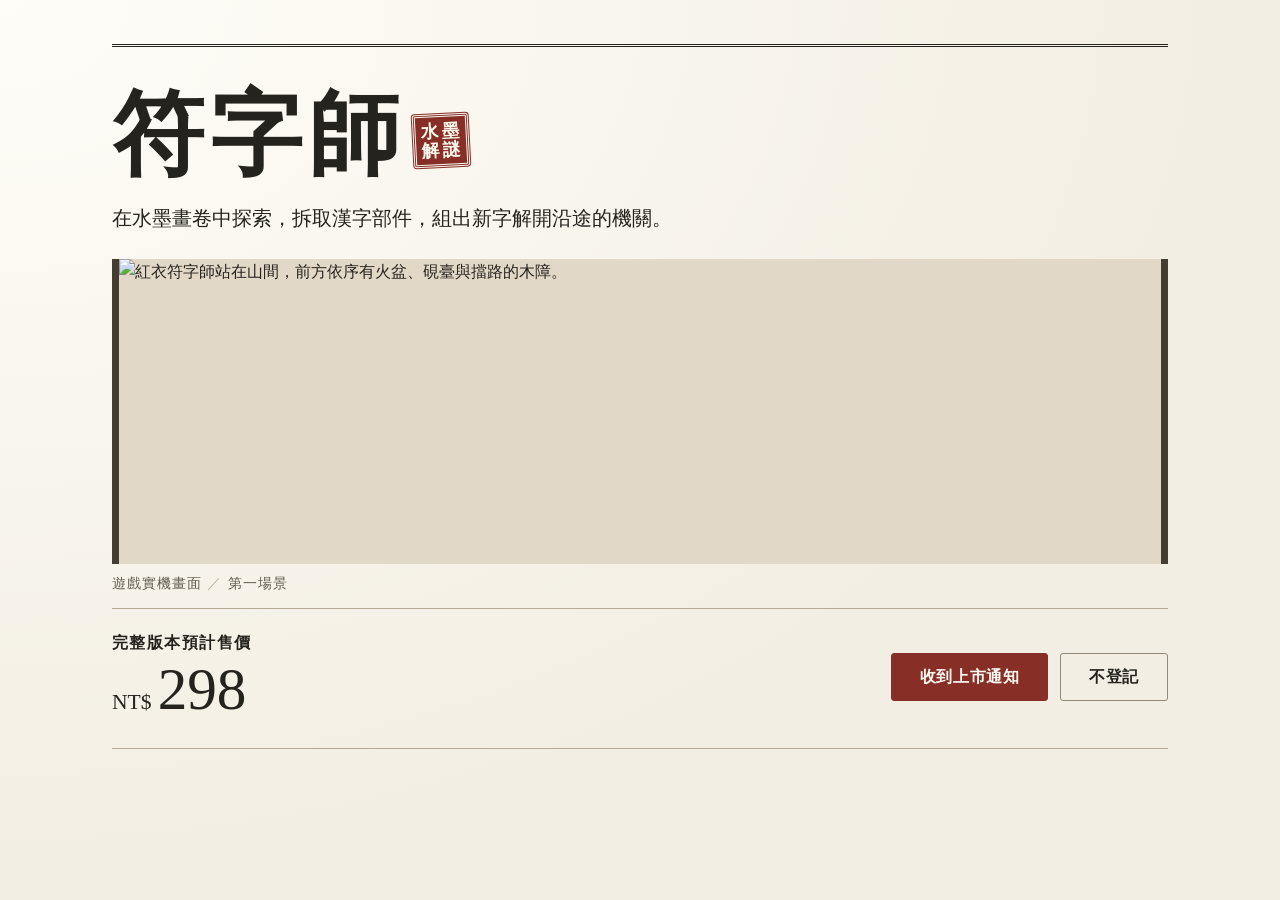
==== index.html @ e7142acd "Add files via upload" ====
<!doctype html>
<html lang="zh-Hant-TW">
<head>
  <meta charset="utf-8">
  <meta name="viewport" content="width=device-width, initial-scale=1">
  <title>符字師｜完整版本</title>
  <link rel="stylesheet" href="page.css">
  <script defer src="registration.js?v=3"></script>
  <script defer src="page.js?v=3"></script>
</head>
<body>
  <main>
    <article id="offer" aria-labelledby="title">
      <header class="heading">
        <div class="title-line"><h1 id="title">符字師</h1><span class="seal">水墨<br>解謎</span></div>
        <p class="intro">在水墨畫卷中探索，拆取漢字部件，組出新字解開沿途的機關。</p>
      </header>
      <figure>
        <div class="scroll"><img src="assets/first-scene.webp" width="1403" height="411" alt="紅衣符字師站在山間，前方依序有火盆、硯臺與擋路的木障。"></div>
        <figcaption>遊戲實機畫面<span aria-hidden="true">／</span>第一場景</figcaption>
      </figure>
      <section class="offer-row" aria-labelledby="price-label">
        <div>
          <h2 id="price-label">完整版本預計售價</h2>
          <p class="price"><span>NT$</span><strong id="amount"></strong></p>
        </div>
        <div class="actions">
          <button class="primary" id="notify" type="button">收到上市通知</button>
          <button class="secondary" id="finish" type="button">不登記</button>
        </div>
      </section>
    </article>
    <section id="end" class="end" aria-labelledby="end-title" hidden>
      <h2 id="end-title" tabindex="-1">展示已結束</h2>
      <p id="end-text">謝謝你的時間。</p>
    </section>
    <section id="records" class="end" hidden>
      <h2>本機回覆</h2>
      <p id="count"></p>
      <button id="download" type="button" class="primary">下載回覆 CSV</button>
    </section>
    <noscript>請啟用瀏覽器的 JavaScript，以顯示本場價格與登記選項。</noscript>
  </main>
  <dialog id="notice" aria-labelledby="notice-title">
    <h2 id="notice-title">想怎麼關注《符字師》？</h2>
    <form id="email-form">
      <label for="email-address">通知用 Email</label>
      <input id="email-address" type="email" maxlength="254" autocomplete="off" required placeholder="name@example.com">
      <p>你的 Email 只用於《符字師》上市通知。</p>
      <button class="primary" type="submit">送出登記</button>
    </form>
    <div class="dialog-actions">
      <button class="secondary" id="alternative" type="button">其他關注方式</button>
      <button class="quiet" type="button" data-back>返回價格頁</button>
    </div>
    <p class="write-status" role="status"></p>
  </dialog>
  <dialog id="feedback" aria-labelledby="feedback-title">
    <h2 id="feedback-title"></h2>
    <form id="feedback-form">
      <fieldset id="reason-group" hidden>
        <legend>請選一個最符合的原因（必填）</legend>
        <label><input type="radio" name="reason" value="太貴" required> 太貴</label>
        <label><input type="radio" name="reason" value="沒興趣"> 沒興趣</label>
        <label><input type="radio" name="reason" value="不想留個資"> 不想留個資</label>
        <label><input type="radio" name="reason" value="其他"> 其他</label>
      </fieldset>
      <div id="follow-group" hidden>
        <p>可以選一個方式或自己填寫，不用留下帳號。</p>
        <div class="suggestions" aria-label="建議的關注方式">
          <button type="button">Steam 商店公告</button>
          <button type="button">Discord 社群公告</button>
          <button type="button">遊戲官網</button>
        </div>
      </div>
      <label id="detail-label" hidden><span id="detail-caption"></span>
        <textarea id="detail" rows="2" maxlength="160"></textarea>
      </label>
      <p class="write-status" role="status"></p>
      <div class="dialog-actions">
        <button class="primary" type="submit">送出回覆</button>
        <button class="quiet" type="button" data-back>返回價格頁</button>
      </div>
    </form>
  </dialog>
</body>
</html>
---- page.css ----
@font-face {
  font-family: "符字師明體";
  src: url("assets/NotoSerifTC-Bold-t16-subset.woff2") format("woff2");
  font-weight: 700;
  font-display: swap;
}
:root {
  color-scheme: light;
  --ink: #25231e;
  --paper: #faf7ef;
  --red: #872f27;
  --rule: #b3a994;
  --serif: "符字師明體", "Noto Serif TC", "Songti TC", "PMingLiU", serif;
}
* { box-sizing: border-box; }
body {
  margin: 0;
  min-height: 100vh;
  color: var(--ink);
  background: radial-gradient(ellipse at top left, #fffdf8, transparent 68%), #f2eee3;
  font: 1rem/1.6 system-ui, "Microsoft JhengHei", sans-serif;
}
main { max-width: 74rem; margin: auto; padding: clamp(1.1rem, 3.4vw, 3rem) clamp(1rem, 5vw, 4rem); }
article { border-top: 3px double var(--ink); border-bottom: 1px solid var(--rule); }
.heading { padding: clamp(1.1rem, 2.8vw, 2.15rem) 0 1.4rem; }
.title-line, .actions, .dialog-actions { display: flex; align-items: center; }
h1, h2, p, figure { margin: 0; }
h1 { font: 700 clamp(3.65rem, 7.2vw, 6.55rem)/1.18 var(--serif); letter-spacing: .065em; }
.seal {
  display: inline-block;
  margin: .6rem 0 0 .45rem;
  padding: .26em .18em .25em .32em;
  border: 3px double var(--paper);
  outline: 1px solid var(--red);
  border-radius: .15em;
  background: var(--red); color: #fff9ed;
  font: 700 clamp(.9rem, 1.5vw, 1.1rem)/1.08 var(--serif);
  letter-spacing: .14em;
  transform: rotate(-3deg);
}
.intro { margin-top: .65rem; font: 500 clamp(1.05rem, 1.8vw, 1.26rem)/1.8 "Songti TC", "Microsoft JhengHei", serif; }
.scroll { border-inline: clamp(4px, .6vw, 9px) solid #443d32; background: #e1d8c7; }
.scroll img { display: block; width: 100%; height: auto; }
figcaption { padding: .5rem 0 .85rem; font-size: .875rem; color: #625c50; letter-spacing: .07em; }
figcaption span { padding-inline: .4em; color: var(--rule); }
.offer-row { display: flex; align-items: center; justify-content: space-between; gap: 1.5rem; padding: 1.3rem 0 1.55rem; border-top: 1px solid var(--rule); }
.offer-row h2 { font-size: 1rem; font-weight: 600; letter-spacing: .09em; }
.price { display: flex; align-items: baseline; gap: .38em; color: var(--ink); line-height: 1.18; }
.price span { font-family: Georgia, serif; font-size: 1.35rem; }
.price strong { font: 500 clamp(2.65rem, 4.8vw, 3.7rem)/1.15 Georgia, serif; font-variant-numeric: lining-nums tabular-nums; }
.actions { gap: .75rem; }
button {
  cursor: pointer;
  min-height: 48px;
  padding: .7rem clamp(.8rem, 2.3vw, 1.75rem);
  border-radius: 3px;
  font: 600 1rem/1.45 system-ui, "Microsoft JhengHei", sans-serif;
  letter-spacing: .035em;
}
.primary { color: #fffaf2; background: var(--red); border: 1px solid var(--red); }
.primary:hover { background: #68231e; }
.secondary { color: var(--ink); background: transparent; border: 1px solid #928875; }
.secondary:hover { background: #eae4d7; }
button:focus-visible { outline: 3px solid #185c72; outline-offset: 3px; }
dialog, .end {
  color: var(--ink); background: var(--paper); border: 1px solid var(--rule); border-top: 3px solid var(--red);
  padding: clamp(1.3rem, 4vw, 2.3rem);
}
dialog { width: min(27rem, calc(100% - 2.5rem)); }
dialog::backdrop { background: rgb(28 25 19 / 63%); }
dialog h2, .end h2 { font: 700 1.75rem/1.4 var(--serif); }
dialog p, .end p { margin: .75rem 0 0; }
.dialog-actions { flex-wrap: wrap; gap: .65rem; margin-top: 1.5rem; }
.end { max-width: 28rem; margin: 12vh auto; }
.button { display: inline-flex; align-items: center; justify-content: center; min-height: 48px; padding: .7rem 1.2rem; border-radius: 3px; font-weight: 600; text-decoration: none; }
[hidden] { display: none !important; }
.quiet { background: transparent; border: 0; text-decoration: underline; color: var(--ink); }
fieldset { margin: 1rem 0 0; padding: .6rem 1rem; border: 1px solid var(--rule); }
fieldset label { display: flex; align-items: center; gap: .4rem; min-height: 44px; cursor: pointer; }
.suggestions { display: flex; flex-wrap: wrap; gap: .4rem; margin: .75rem 0; }
.suggestions button { min-height: 44px; padding: .4rem .65rem; color: var(--ink); background: transparent; border: 1px solid var(--rule); }
#detail-label { display: block; margin-top: .8rem; }
#email-form { display: grid; gap: .55rem; margin-top: 1rem; }
#email-address { width: 100%; min-height: 44px; padding: .5rem; font: inherit; }
.write-status:empty { display: none; }
textarea { display: block; width: 100%; padding: .5rem; font: inherit; resize: vertical; }
#feedback-help { font-size: .92rem; }
dialog { max-height: 90vh; overflow-y: auto; }
@media (max-width: 43rem) {
  .heading { padding-bottom: 1.1rem; }
  .scroll img { aspect-ratio: 2.15; height: auto; object-fit: cover; object-position: 12% center; }
  .offer-row { flex-direction: column; align-items: stretch; gap: 1rem; }
  .actions { flex-wrap: wrap; }
  .actions button { flex: 1 1 10rem; }
}
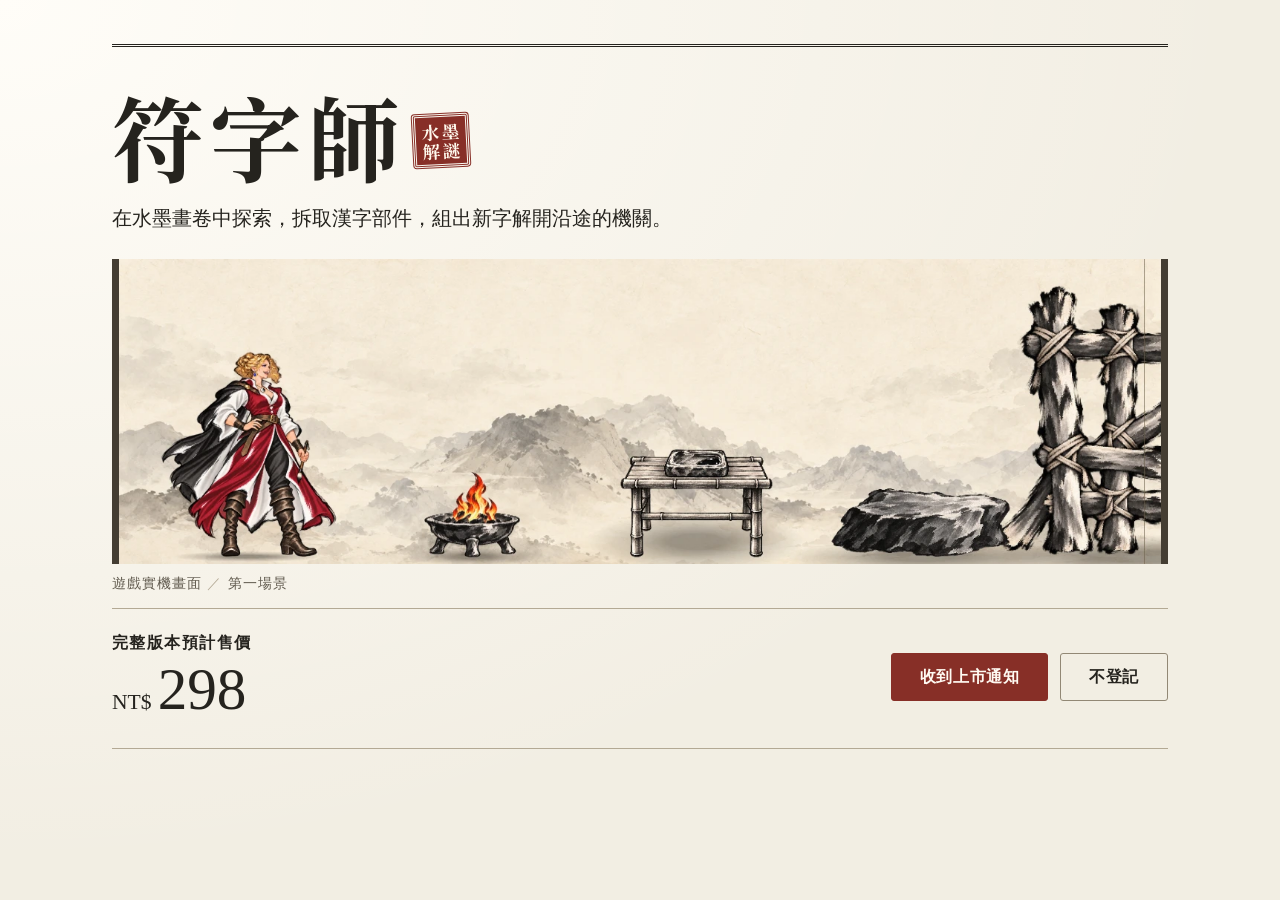
==== commit 37fc4d8f: "Add files via upload" ====
--- a/index.html
+++ b/index.html
@@ -16,7 +16,7 @@
         <p class="intro">在水墨畫卷中探索，拆取漢字部件，組出新字解開沿途的機關。</p>
       </header>
       <figure>
-        <div class="scroll"><img src="assets/first-scene.webp" width="1403" height="411" alt="紅衣符字師站在山間，前方依序有火盆、硯臺與擋路的木障。"></div>
+        <div class="scroll"><img src="first-scene.webp" width="1403" height="411" alt="紅衣符字師站在山間，前方依序有火盆、硯臺與擋路的木障。"></div>
         <figcaption>遊戲實機畫面<span aria-hidden="true">／</span>第一場景</figcaption>
       </figure>
       <section class="offer-row" aria-labelledby="price-label">
--- a/page.css
+++ b/page.css
@@ -1,6 +1,6 @@
 @font-face {
   font-family: "符字師明體";
-  src: url("assets/NotoSerifTC-Bold-t16-subset.woff2") format("woff2");
+  src: url("NotoSerifTC-Bold-t16-subset.woff2") format("woff2");
   font-weight: 700;
   font-display: swap;
 }
